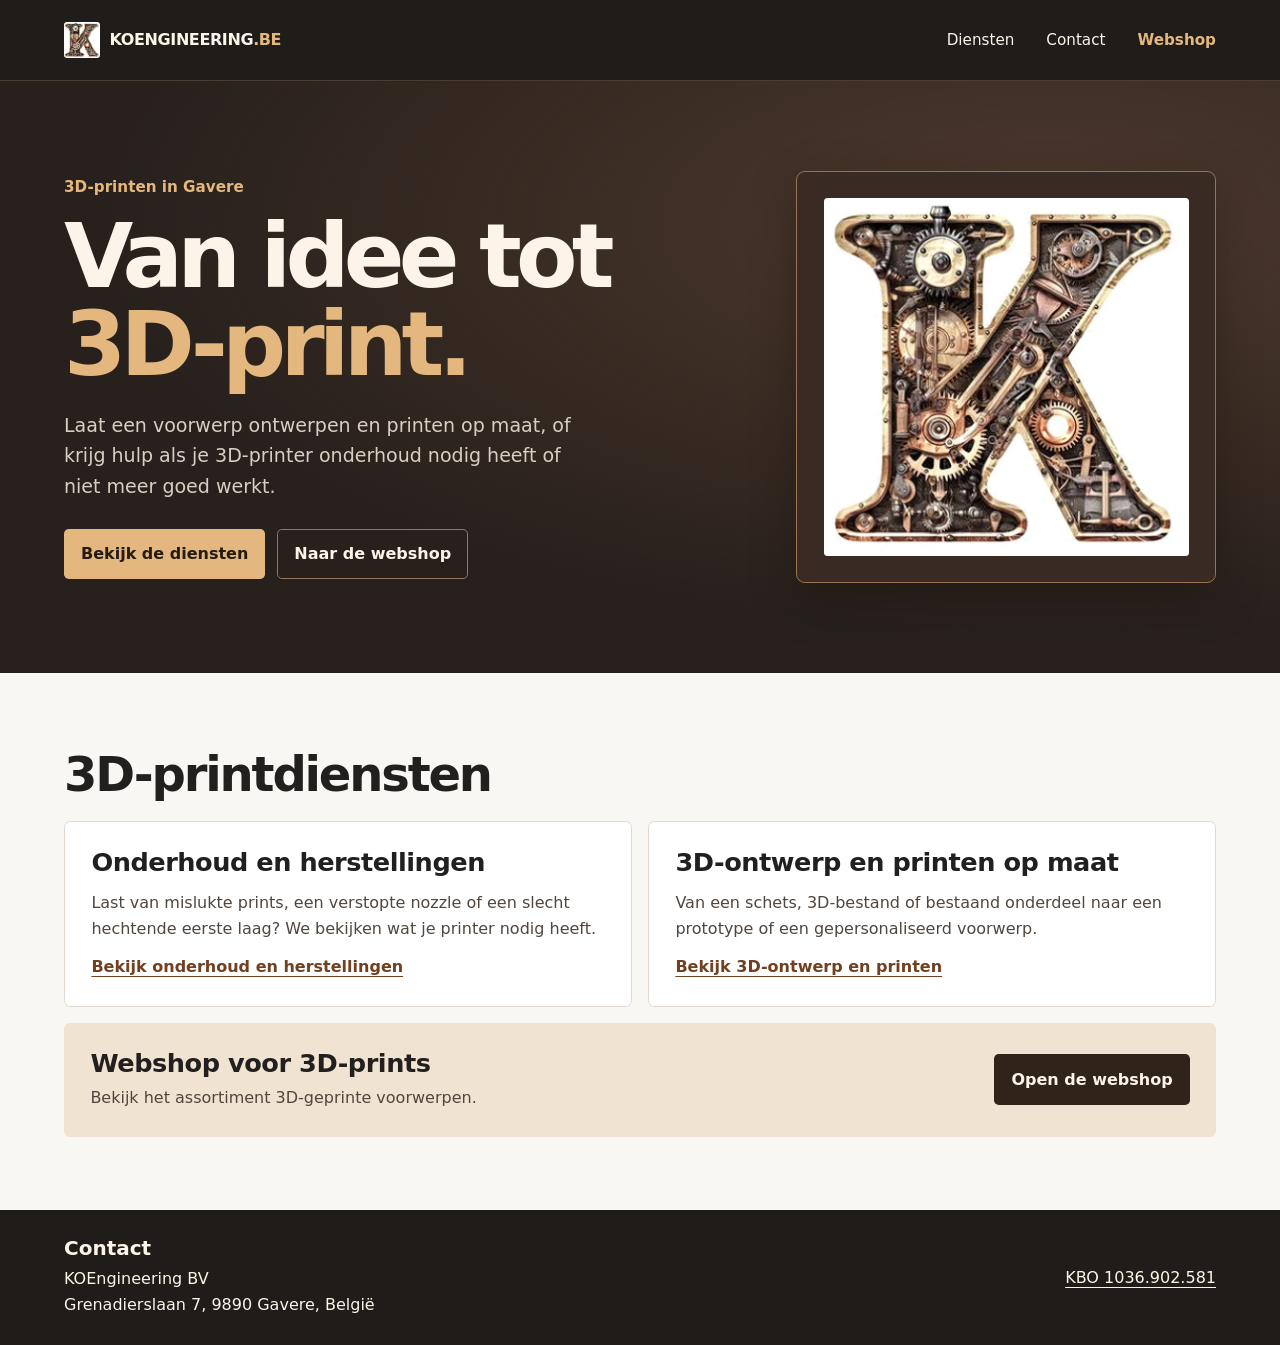
==== public/index.html @ 012b6b49 "Add KOEngineering homepage, supplied logo and webshop links" ====
<!doctype html>
<html lang="nl-BE">
<head>
  <meta charset="utf-8">
  <meta name="viewport" content="width=device-width, initial-scale=1">
  <title>KOEngineering | 3D-printen, ontwerp en printerservice</title>
  <meta name="description" content="KOEngineering in Gavere helpt met onderhoud en herstellingen van 3D-printers, 3D-ontwerp en printwerk op maat. Ontdek ook de webshop.">
  <link rel="canonical" href="https://koengineering.be/">
  <link rel="icon" href="./assets/koengineering-logo.webp" type="image/webp">
  <link rel="stylesheet" href="./assets/home.css">
</head>
<body>
  <a class="skip" href="#inhoud">Naar inhoud</a>
  <header class="site-header">
    <div class="wrap header-inner">
      <a class="brand" href="./" aria-current="page">
        <img src="./assets/koengineering-logo.webp" width="36" height="36" alt="">
        <span>KOENGINEERING<span class="brand-domain">.BE</span></span>
      </a>
      <nav aria-label="Hoofdnavigatie">
        <a href="#diensten">Diensten</a>
        <a href="#contact">Contact</a>
        <a class="shop-link" href="https://shop.koengineering.be/">Webshop</a>
      </nav>
    </div>
  </header>
  <main id="inhoud">
    <section class="hero" aria-labelledby="titel">
      <div class="wrap hero-inner">
        <div class="hero-copy">
          <p class="eyebrow">3D-printen in Gavere</p>
          <h1 id="titel">Van idee tot <span>3D-print.</span></h1>
          <p class="intro">Laat een voorwerp ontwerpen en printen op maat, of krijg hulp als je 3D-printer onderhoud nodig heeft of niet meer goed werkt.</p>
          <div class="actions">
            <a class="button" href="#diensten">Bekijk de diensten</a>
            <a class="button button-outline" href="https://shop.koengineering.be/">Naar de webshop</a>
          </div>
        </div>
        <div class="logo-panel">
          <img src="./assets/koengineering-logo.webp" width="735" height="721" alt="Het KOEngineering-logo, een metalen K met tandwielen">
        </div>
      </div>
    </section>
    <section class="wrap services" id="diensten" aria-labelledby="diensten-titel">
      <h2 id="diensten-titel">3D-printdiensten</h2>
      <div class="service-grid">
        <article>
          <h3>Onderhoud en herstellingen</h3>
          <p>Last van mislukte prints, een verstopte nozzle of een slecht hechtende eerste laag? We bekijken wat je printer nodig heeft.</p>
          <a href="./diensten/onderhoud-en-herstellingen/">Bekijk onderhoud en herstellingen</a>
        </article>
        <article>
          <h3>3D-ontwerp en printen op maat</h3>
          <p>Van een schets, 3D-bestand of bestaand onderdeel naar een prototype of een gepersonaliseerd voorwerp.</p>
          <a href="./diensten/3d-ontwerp-en-printen/">Bekijk 3D-ontwerp en printen</a>
        </article>
      </div>
      <section class="shop-strip" aria-labelledby="webshop-titel">
        <div>
          <h3 id="webshop-titel">Webshop voor 3D-prints</h3>
          <p>Bekijk het assortiment 3D-geprinte voorwerpen.</p>
        </div>
        <a class="button button-dark" href="https://shop.koengineering.be/">Open de webshop</a>
      </section>
    </section>
  </main>
  <footer id="contact">
    <div class="wrap footer-inner">
      <div>
        <h2>Contact</h2>
        <address>KOEngineering BV<br>Grenadierslaan 7, 9890 Gavere, België</address>
      </div>
      <a href="https://kbopub.economie.fgov.be/kbopub/zoeknummerform.html?nummer=1036902581">KBO 1036.902.581</a>
    </div>
  </footer>
</body>
</html>
---- public/assets/home.css ----
:root {
  color-scheme: light;
  font-family: system-ui, sans-serif;
  color: #22201e;
  background: #f9f7f4;
  line-height: 1.6;
  --dark: #201c19;
  --brass: #e3b77d;
  --light: #fcf4e8;
  --muted: #d8cec1;
}

*, *::before, *::after { box-sizing: border-box; }
body, h1, h2, h3, p { margin: 0; }
h1, h2, h3 { line-height: 1.13; }
a { color: inherit; text-underline-offset: .22em; }
a:focus-visible { outline: 3px solid #b6793d; outline-offset: 5px; }
.wrap { width: min(72rem, calc(100% - 3rem)); margin-inline: auto; }

.skip { position: absolute; left: 1rem; top: .6rem; z-index: 1; padding: .5rem 1rem; background: white; transform: translateY(-180%); }
.skip:focus { transform: none; }

.site-header, footer { background: var(--dark); color: var(--light); }
.site-header { border-bottom: 1px solid #4a3d33; }
.header-inner, .footer-inner { display: flex; align-items: center; justify-content: space-between; flex-wrap: wrap; gap: .65rem 2rem; }
.header-inner { min-height: 5rem; padding-block: .8rem; }
.brand, nav { display: flex; align-items: center; flex-wrap: wrap; }
.brand { gap: .6rem; font-weight: 850; letter-spacing: -.025em; text-decoration: none; }
.brand img { border-radius: .2rem; object-fit: cover; }
.brand-domain { color: var(--brass); }
nav { gap: .3rem clamp(.85rem, 3vw, 2rem); }
nav a { font-size: .95rem; padding-block: .45rem; text-decoration: none; }
nav a:hover { text-decoration: underline; }
.shop-link { font-weight: 700; color: var(--brass); }

.hero { background: radial-gradient(ellipse at 82% 24%, #4e392d, transparent 65%), #27201c; color: var(--light); }
.hero-inner { display: grid; grid-template-columns: 1.2fr .8fr; align-items: center; gap: clamp(2rem, 8vw, 8rem); padding-block: clamp(2.75rem, 7vw, 6rem); }
.eyebrow { color: var(--brass); font-size: .95rem; font-weight: 750; }
h1 { font-size: clamp(3rem, 7vw, 6.25rem); font-weight: 850; letter-spacing: -.065em; line-height: .98; margin-block: .85rem 1.35rem; }
h1 span { color: var(--brass); display: block; }
.intro { color: var(--muted); max-width: 33rem; font-size: clamp(1.03rem, 2vw, 1.19rem); }
.actions { display: flex; flex-wrap: wrap; gap: .75rem; margin-top: 1.7rem; }
.button { display: inline-block; padding: .72rem 1rem; border: 1px solid transparent; border-radius: .3rem; background: var(--brass); color: #241b14; font-weight: 750; text-decoration: none; }
.button:hover { background: #f1c891; }
.button-outline { background: transparent; color: var(--light); border-color: #94795e; }
.button-outline:hover { background: #5a4031; }
.logo-panel { padding: clamp(.9rem, 2.3vw, 1.65rem); border: 1px solid #9a7450; border-radius: .55rem; background: #392b23; box-shadow: 0 1rem 2.75rem #160e0b66; }
.logo-panel img { display: block; width: 100%; height: auto; border-radius: .22rem; }

.services { padding-block: clamp(2.6rem, 6vw, 4.6rem); }
h2 { font-size: clamp(1.85rem, 4vw, 3rem); letter-spacing: -.045em; }
h3 { font-size: clamp(1.2rem, 2.4vw, 1.6rem); letter-spacing: -.018em; }
.service-grid { display: grid; grid-template-columns: repeat(2, minmax(0, 1fr)); gap: 1rem; margin-top: 1.25rem; }
.service-grid article { display: flex; flex-direction: column; align-items: flex-start; gap: .8rem; background: #fff; border: 1px solid #e0d8d0; border-radius: .4rem; padding: clamp(1.1rem, 3vw, 1.65rem); }
.service-grid p, .shop-strip p { color: #51463d; }
.service-grid a { margin-top: auto; color: #704020; font-weight: 750; }
.shop-strip { display: flex; align-items: center; justify-content: space-between; gap: 1rem 2rem; flex-wrap: wrap; margin-top: 1rem; padding: clamp(1.1rem, 3vw, 1.65rem); background: #f0e3d2; border-radius: .4rem; }
.shop-strip p { margin-top: .4rem; }
.button-dark, .button-dark:hover { background: #30231a; color: var(--light); }
.button-dark:hover { text-decoration: underline; }
footer { padding-block: 1.7rem; }
footer h2 { font-size: 1.25rem; letter-spacing: normal; }
address { margin-top: .4rem; font-style: normal; }

@media (max-width: 46rem) {
  .hero-inner, .service-grid { grid-template-columns: 1fr; }
  .logo-panel { max-width: 23rem; }
}

@media (max-width: 30rem) {
  .wrap { width: calc(100% - 2rem); }
}
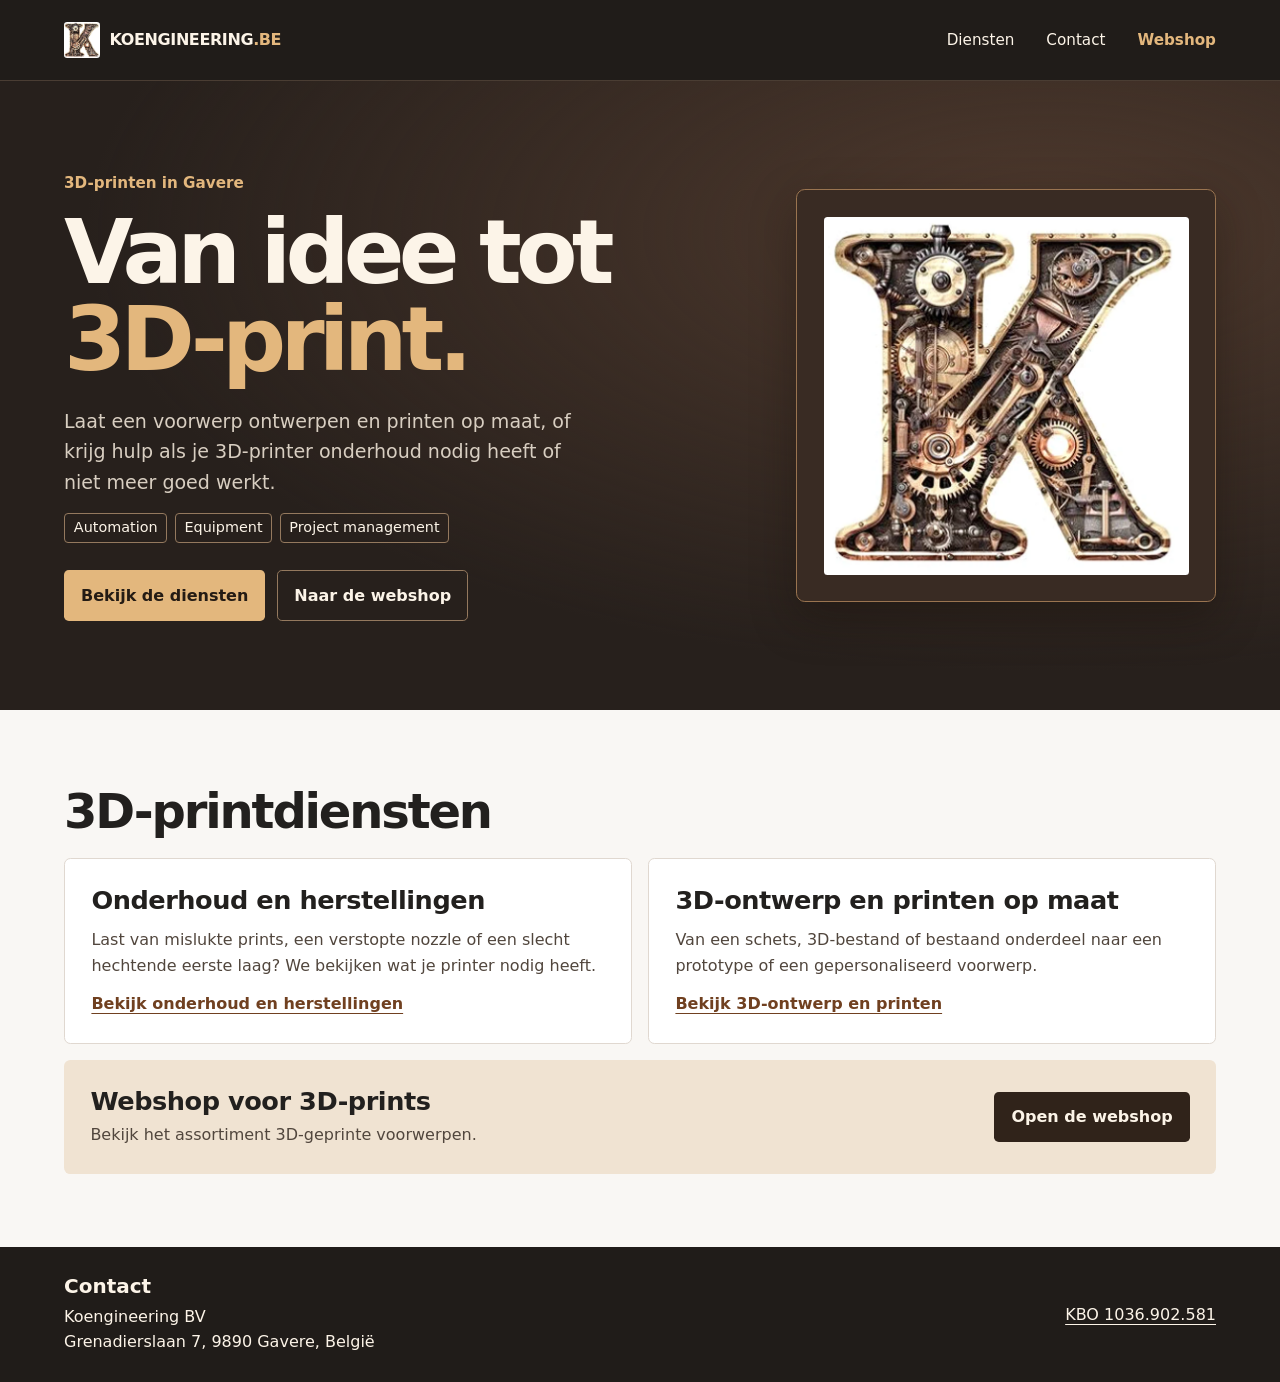
==== commit d2c7708a: "Update Koengineering name and homepage expertise" ====
--- a/public/index.html
+++ b/public/index.html
@@ -3,8 +3,8 @@
 <head>
   <meta charset="utf-8">
   <meta name="viewport" content="width=device-width, initial-scale=1">
-  <title>KOEngineering | 3D-printen, ontwerp en printerservice</title>
-  <meta name="description" content="KOEngineering in Gavere helpt met onderhoud en herstellingen van 3D-printers, 3D-ontwerp en printwerk op maat. Ontdek ook de webshop.">
+  <title>Koengineering | 3D-printen, ontwerp en printerservice</title>
+  <meta name="description" content="Koengineering in Gavere helpt met onderhoud en herstellingen van 3D-printers, 3D-ontwerp en printwerk op maat. Ontdek ook de webshop.">
   <link rel="canonical" href="https://koengineering.be/">
   <link rel="icon" href="./assets/koengineering-logo.webp" type="image/webp">
   <link rel="stylesheet" href="./assets/home.css">
@@ -31,13 +31,18 @@
           <p class="eyebrow">3D-printen in Gavere</p>
           <h1 id="titel">Van idee tot <span>3D-print.</span></h1>
           <p class="intro">Laat een voorwerp ontwerpen en printen op maat, of krijg hulp als je 3D-printer onderhoud nodig heeft of niet meer goed werkt.</p>
+          <ul class="expertise" aria-label="Expertise">
+            <li>Automation</li>
+            <li>Equipment</li>
+            <li>Project management</li>
+          </ul>
           <div class="actions">
             <a class="button" href="#diensten">Bekijk de diensten</a>
             <a class="button button-outline" href="https://shop.koengineering.be/">Naar de webshop</a>
           </div>
         </div>
         <div class="logo-panel">
-          <img src="./assets/koengineering-logo.webp" width="735" height="721" alt="Het KOEngineering-logo, een metalen K met tandwielen">
+          <img src="./assets/koengineering-logo.webp" width="735" height="721" alt="Het Koengineering-logo, een metalen K met tandwielen">
         </div>
       </div>
     </section>
@@ -68,7 +73,7 @@
     <div class="wrap footer-inner">
       <div>
         <h2>Contact</h2>
-        <address>KOEngineering BV<br>Grenadierslaan 7, 9890 Gavere, België</address>
+        <address>Koengineering BV<br>Grenadierslaan 7, 9890 Gavere, België</address>
       </div>
       <a href="https://kbopub.economie.fgov.be/kbopub/zoeknummerform.html?nummer=1036902581">KBO 1036.902.581</a>
     </div>
--- a/public/assets/home.css
+++ b/public/assets/home.css
@@ -39,6 +39,8 @@
 h1 { font-size: clamp(3rem, 7vw, 6.25rem); font-weight: 850; letter-spacing: -.065em; line-height: .98; margin-block: .85rem 1.35rem; }
 h1 span { color: var(--brass); display: block; }
 .intro { color: var(--muted); max-width: 33rem; font-size: clamp(1.03rem, 2vw, 1.19rem); }
+.expertise { display: flex; flex-wrap: wrap; gap: .45rem; list-style: none; padding: 0; margin: 1rem 0 0; }
+.expertise li { padding: .15rem .55rem; border: 1px solid #94795e; border-radius: .25rem; color: var(--light); font-size: .9rem; }
 .actions { display: flex; flex-wrap: wrap; gap: .75rem; margin-top: 1.7rem; }
 .button { display: inline-block; padding: .72rem 1rem; border: 1px solid transparent; border-radius: .3rem; background: var(--brass); color: #241b14; font-weight: 750; text-decoration: none; }
 .button:hover { background: #f1c891; }
